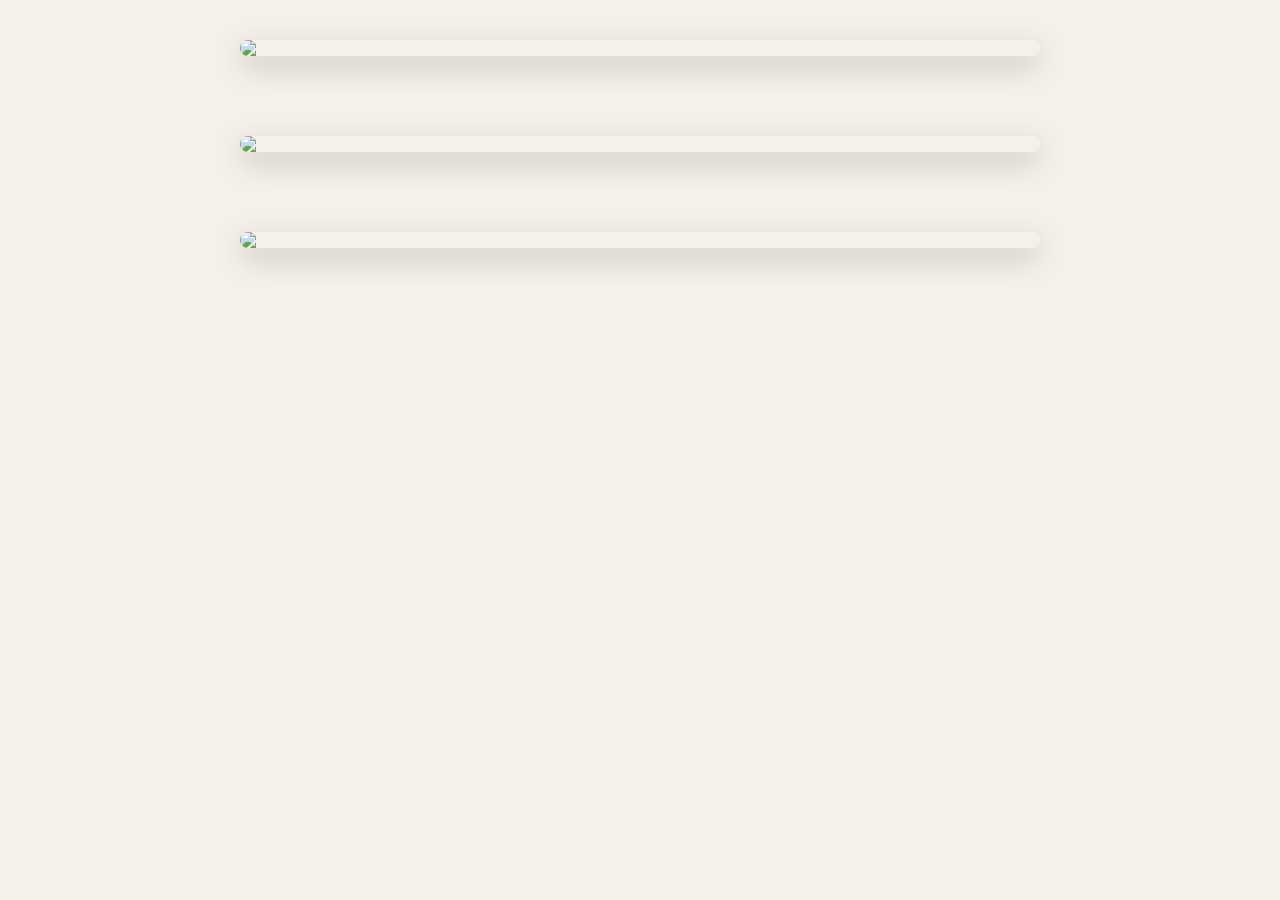
==== index.html @ 3d00023d "xyz" ====
<!DOCTYPE html>
<html lang="en">
<head>
  <meta charset="UTF-8" />
  <meta name="viewport" content="width=device-width, initial-scale=1.0"/>
  <title>Sorry ❤️</title>

  <link rel="stylesheet" href="style.css">
</head>
<body>

  <!-- Background Music -->
  <audio autoplay loop>
    <source src="music.mp3" type="audio/mp3">
  </audio>

  <!-- Page 1 -->
  <section class="page">
    <img src="images/1.jpg">
  </section>

  <!-- Page 2 -->
  <section class="page">
    <img src="images/2.jpg">
  </section>

  <!-- Page 3 -->
  <section class="page">
    <img src="images/3.jpg">
  </section>

</body>
</html>
---- style.css ----
body{
  margin:0;
  background:#f5f0e8;
  font-family:sans-serif;
}

.page{
  display:flex;
  justify-content:center;
  align-items:center;
  padding:40px 0;
}

.page img{
  width:90%;
  max-width:800px;
  border-radius:20px;
  box-shadow:0 10px 30px rgba(0,0,0,0.2);
}
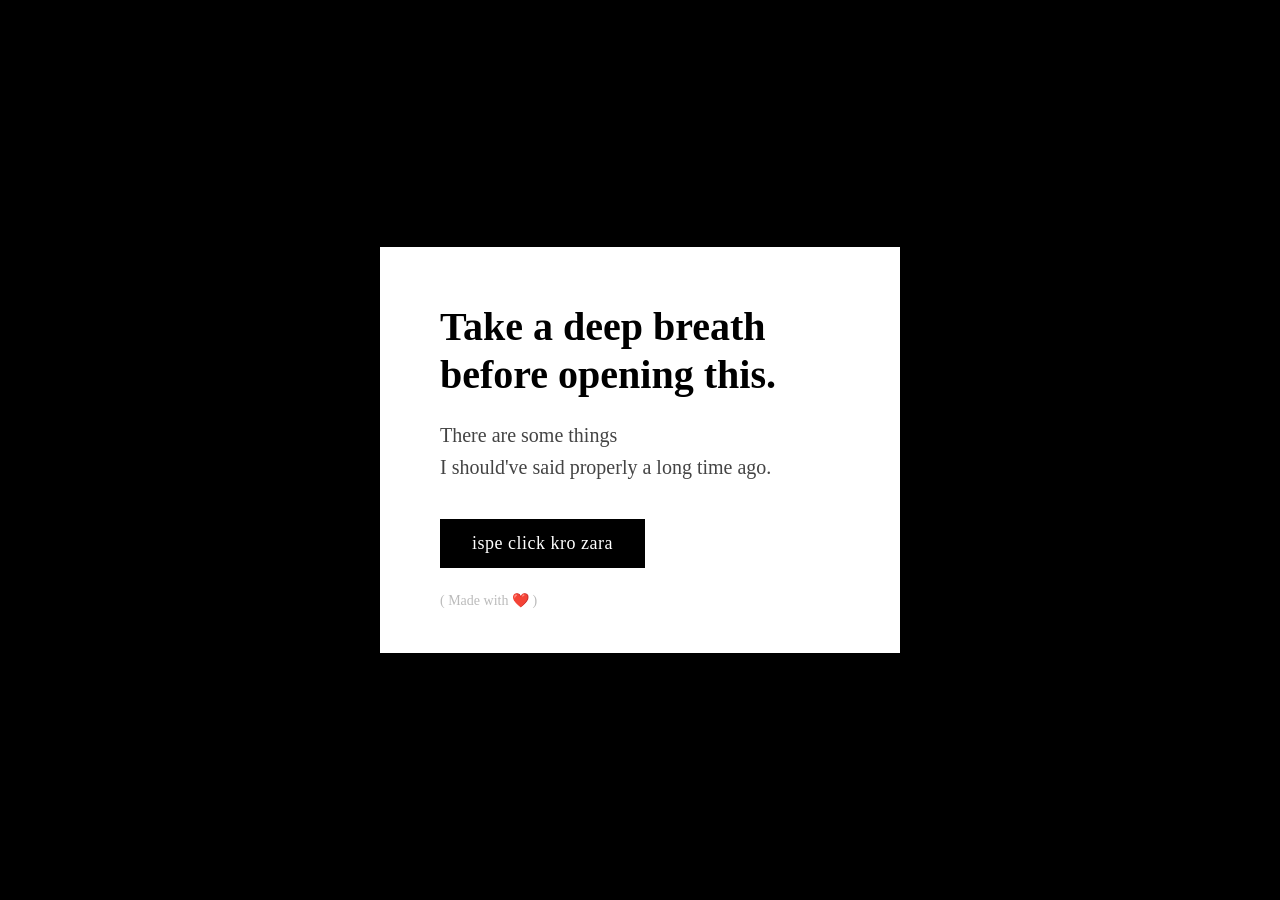
==== commit 733ddb3c: "name change" ====
--- a/index.html
+++ b/index.html
@@ -1,33 +1,1169 @@
 <!DOCTYPE html>
-<html lang="en">
+<html lang="hi">
 <head>
-  <meta charset="UTF-8" />
-  <meta name="viewport" content="width=device-width, initial-scale=1.0"/>
-  <title>Sorry ❤️</title>
-
-  <link rel="stylesheet" href="style.css">
+<meta charset="UTF-8">
+<meta name="viewport" content="width=device-width, initial-scale=1.0">
+<title>Take a deep breath...</title>
+<link href="https://fonts.googleapis.com/css2?family=Playfair+Display:ital,wght@0,400;0,700;1,400&family=Caveat:wght@400;600&family=DM+Serif+Display:ital@0;1&display=swap" rel="stylesheet">
+<style>
+  :root {
+    --beige: #f5efe6;
+    --warm: #e8d5b7;
+    --brown: #6b4c3b;
+    --deep: #3a2419;
+    --blush: #d4a5a5;
+    --rose: #c47b7b;
+    --ink: #2c1810;
+    --cream: #faf6f0;
+  }
+
+  * { margin: 0; padding: 0; box-sizing: border-box; }
+
+  html { scroll-behavior: smooth; }
+
+  body {
+    background: #000;
+    font-family: 'Caveat', cursive;
+    overflow-x: hidden;
+    cursor: default;
+  }
+
+  /* ===== LANDING PAGE ===== */
+  #landing {
+    position: fixed;
+    inset: 0;
+    background: #000;
+    display: flex;
+    align-items: center;
+    justify-content: center;
+    z-index: 1000;
+    transition: opacity 0.8s ease, visibility 0.8s ease;
+  }
+
+  #landing.hidden {
+    opacity: 0;
+    visibility: hidden;
+    pointer-events: none;
+  }
+
+  .landing-card {
+    background: #fff;
+    padding: 56px 60px 44px;
+    max-width: 520px;
+    width: 90%;
+    position: relative;
+    animation: cardFloat 0.9s cubic-bezier(0.34, 1.56, 0.64, 1);
+  }
+
+  @keyframes cardFloat {
+    from { transform: translateY(40px); opacity: 0; }
+    to { transform: translateY(0); opacity: 1; }
+  }
+
+  .landing-title {
+    font-family: 'DM Serif Display', serif;
+    font-size: clamp(28px, 5vw, 40px);
+    font-weight: 700;
+    color: #000;
+    line-height: 1.2;
+    margin-bottom: 20px;
+  }
+
+  .landing-sub {
+    font-family: 'Caveat', cursive;
+    font-size: 20px;
+    color: #444;
+    line-height: 1.6;
+    margin-bottom: 36px;
+  }
+
+  .landing-btn {
+    display: inline-block;
+    background: #000;
+    color: #fff;
+    font-family: 'Caveat', cursive;
+    font-size: 18px;
+    padding: 14px 32px;
+    border: none;
+    cursor: pointer;
+    letter-spacing: 0.5px;
+    transition: background 0.2s, transform 0.15s;
+  }
+
+  .landing-btn:hover {
+    background: var(--brown);
+    transform: scale(1.02);
+  }
+
+  .landing-made {
+    font-family: 'Caveat', cursive;
+    font-size: 14px;
+    color: #bbb;
+    margin-top: 24px;
+  }
+
+  /* ===== MAIN CONTENT ===== */
+  #main-content {
+    display: none;
+    min-height: 100vh;
+    background: var(--beige);
+  }
+
+  #main-content.visible { display: block; }
+
+  /* Ambient particles */
+  .particles {
+    position: fixed;
+    inset: 0;
+    pointer-events: none;
+    z-index: 0;
+    overflow: hidden;
+  }
+
+  .particle {
+    position: absolute;
+    border-radius: 50%;
+    opacity: 0;
+    animation: drift linear infinite;
+  }
+
+  @keyframes drift {
+    0% { transform: translateY(100vh) rotate(0deg); opacity: 0; }
+    10% { opacity: 0.6; }
+    90% { opacity: 0.4; }
+    100% { transform: translateY(-100px) rotate(360deg); opacity: 0; }
+  }
+
+  /* ===== PAGES ===== */
+  .page {
+    min-height: 100vh;
+    display: flex;
+    align-items: center;
+    justify-content: center;
+    padding: 60px 20px;
+    position: relative;
+    opacity: 0;
+    transform: translateY(60px);
+    transition: opacity 0.9s ease, transform 0.9s ease;
+  }
+
+  .page.visible {
+    opacity: 1;
+    transform: translateY(0);
+  }
+
+  /* PAGE 1 */
+  .page-1 {
+    background: linear-gradient(160deg, var(--cream) 0%, var(--beige) 50%, var(--warm) 100%);
+    flex-direction: column;
+  }
+
+  .cover-wrap {
+    max-width: 920px;
+    width: 100%;
+    display: grid;
+    grid-template-columns: 1fr 1.1fr;
+    gap: 40px;
+    align-items: center;
+  }
+
+  .cover-text {
+    font-family: 'DM Serif Display', serif;
+    color: var(--deep);
+  }
+
+  .cover-text .for-the {
+    font-size: 14px;
+    letter-spacing: 4px;
+    text-transform: uppercase;
+    color: var(--rose);
+    font-family: 'Caveat', cursive;
+    margin-bottom: 12px;
+  }
+
+  .cover-text h1 {
+    font-size: clamp(36px, 6vw, 64px);
+    line-height: 1.1;
+    font-style: italic;
+  }
+
+  .cover-text .hindi-line {
+    font-family: 'Caveat', cursive;
+    font-size: 26px;
+    color: var(--brown);
+    margin-top: 20px;
+    line-height: 1.6;
+  }
+
+  .cover-photos {
+    position: relative;
+    height: 540px;
+  }
+
+  .photo-stack {
+    position: absolute;
+    background: white;
+    padding: 10px 10px 34px;
+    box-shadow: 6px 12px 32px rgba(0,0,0,0.18);
+    transition: transform 0.3s ease, box-shadow 0.3s ease;
+  }
+
+  .photo-stack:hover {
+    box-shadow: 10px 18px 44px rgba(0,0,0,0.28);
+    z-index: 10 !important;
+  }
+
+  .photo-stack img {
+    width: 100%;
+    height: 100%;
+    object-fit: cover;
+    display: block;
+  }
+
+  /* top-right: red saree — biggest, tilted right */
+  .photo-stack:nth-child(1) {
+    width: 230px; height: 290px;
+    top: 0px; right: 0px; left: auto;
+    transform: rotate(4deg);
+    z-index: 2;
+  }
+
+  /* center-left: navy saree — tallest, slightly left */
+  .photo-stack:nth-child(2) {
+    width: 210px; height: 270px;
+    top: 100px; left: 10px;
+    transform: rotate(-3deg);
+    z-index: 3;
+  }
+
+  /* bottom-right: floral saree — smaller, overlaps bottom */
+  .photo-stack:nth-child(3) {
+    width: 200px; height: 250px;
+    top: 270px; right: 20px; left: auto;
+    transform: rotate(-2.5deg);
+    z-index: 1;
+  }
+
+  .heart-deco {
+    position: absolute;
+    font-size: 40px;
+    bottom: 20px;
+    right: 10px;
+    animation: heartbeat 1.5s ease-in-out infinite;
+  }
+
+  @keyframes heartbeat {
+    0%, 100% { transform: scale(1); }
+    50% { transform: scale(1.2); }
+  }
+
+  /* PAGE 2 */
+  .page-2 {
+    background: linear-gradient(135deg, #d4a5a5 0%, var(--beige) 40%, var(--warm) 100%);
+  }
+
+  .forgive-card {
+    max-width: 680px;
+    width: 100%;
+    background: var(--cream);
+    padding: 60px 50px;
+    position: relative;
+    box-shadow: 8px 16px 48px rgba(100, 60, 40, 0.15);
+    border-left: 4px solid var(--rose);
+  }
+
+  .forgive-card::before {
+    content: '17.05.2026';
+    position: absolute;
+    bottom: 24px;
+    right: 30px;
+    font-family: 'DM Serif Display', serif;
+    font-size: 28px;
+    color: var(--rose);
+    opacity: 0.8;
+  }
+
+  .forgive-card .yls {
+    position: absolute;
+    bottom: 16px;
+    left: 30px;
+    font-family: 'Playfair Display', serif;
+    font-size: 52px;
+    color: var(--brown);
+    opacity: 0.15;
+    font-style: italic;
+  }
+
+  .big-text {
+    font-family: 'DM Serif Display', serif;
+    font-size: clamp(28px, 5vw, 48px);
+    color: var(--deep);
+    margin-bottom: 24px;
+    line-height: 1.2;
+  }
+
+  .sub-text {
+    font-family: 'Caveat', cursive;
+    font-size: 22px;
+    color: var(--brown);
+    line-height: 1.7;
+  }
+
+  /* PAGE 3 */
+  .page-3 {
+    background: linear-gradient(160deg, var(--warm) 0%, var(--cream) 100%);
+  }
+
+  .letter-wrap {
+    max-width: 620px;
+    width: 100%;
+  }
+
+  .letter-stamp {
+    display: flex;
+    gap: 12px;
+    margin-bottom: 20px;
+    align-items: center;
+  }
+
+  .stamp-box {
+    background: var(--brown);
+    color: white;
+    font-family: 'Caveat', cursive;
+    font-size: 12px;
+    padding: 6px 10px;
+    letter-spacing: 2px;
+    text-transform: uppercase;
+  }
+
+  .stamp-num {
+    font-family: 'DM Serif Display', serif;
+    font-size: 24px;
+    color: var(--rose);
+  }
+
+  .letter-paper {
+    background: white;
+    padding: 48px 44px;
+    position: relative;
+    box-shadow: 6px 12px 40px rgba(100,60,40,0.12);
+    border-top: 3px solid var(--blush);
+  }
+
+  .letter-paper::after {
+    content: '';
+    position: absolute;
+    left: 60px;
+    top: 0;
+    bottom: 0;
+    width: 1px;
+    background: var(--blush);
+    opacity: 0.4;
+  }
+
+  .letter-lines {
+    font-family: 'Caveat', cursive;
+    font-size: 22px;
+    color: var(--ink);
+    line-height: 1.9;
+  }
+
+  .letter-lines .line {
+    display: block;
+    border-bottom: 1px solid rgba(212,165,165,0.3);
+    padding: 2px 0;
+  }
+
+  /* PAGE 4 */
+  .page-4 {
+    background: linear-gradient(135deg, #3a2419 0%, #6b4c3b 50%, var(--warm) 100%);
+  }
+
+  .memories-wrap {
+    max-width: 800px;
+    width: 100%;
+    text-align: center;
+  }
+
+  .memories-title {
+    font-family: 'DM Serif Display', serif;
+    font-size: clamp(32px, 6vw, 64px);
+    color: var(--warm);
+    margin-bottom: 12px;
+    text-transform: uppercase;
+    letter-spacing: 2px;
+  }
+
+  .memories-sub {
+    font-family: 'Caveat', cursive;
+    font-size: 20px;
+    color: var(--blush);
+    margin-bottom: 40px;
+  }
+
+  .photo-grid {
+    display: grid;
+    grid-template-columns: 1fr 1fr;
+    gap: 24px;
+  }
+
+  .memory-photo {
+    background: white;
+    padding: 10px 10px 30px;
+    transform-origin: center;
+    transition: transform 0.3s ease;
+    box-shadow: 4px 8px 20px rgba(0,0,0,0.3);
+  }
+
+  .memory-photo:hover { transform: scale(1.03) rotate(0deg) !important; }
+  .memory-photo:nth-child(1) { transform: rotate(-2deg); }
+  .memory-photo:nth-child(2) { transform: rotate(1.5deg); margin-top: 20px; }
+
+  .memory-photo .placeholder {
+    width: 100%;
+    height: 180px;
+    background: linear-gradient(135deg, var(--warm), var(--blush));
+    display: flex;
+    align-items: center;
+    justify-content: center;
+    font-size: 40px;
+  }
+
+  .memory-caption {
+    font-family: 'Caveat', cursive;
+    font-size: 16px;
+    color: #555;
+    margin-top: 8px;
+    text-align: center;
+  }
+
+  .buzzing-tag {
+    display: inline-block;
+    background: var(--rose);
+    color: white;
+    font-family: 'Caveat', cursive;
+    font-size: 14px;
+    padding: 4px 12px;
+    margin-bottom: 16px;
+    letter-spacing: 1px;
+  }
+
+  /* PAGE 5 */
+  .page-5 {
+    background: linear-gradient(160deg, var(--cream) 0%, #f0e0e0 100%);
+  }
+
+  .beautiful-wrap {
+    max-width: 600px;
+    width: 100%;
+    text-align: center;
+  }
+
+  .beautiful-photo {
+    background: white;
+    padding: 12px 12px 40px;
+    max-width: 380px;
+    margin: 0 auto 32px;
+    box-shadow: 8px 16px 48px rgba(100,60,40,0.2);
+    transform: rotate(-1deg);
+  }
+
+  .beautiful-photo .placeholder {
+    width: 100%;
+    height: 300px;
+    background: linear-gradient(160deg, var(--warm), var(--blush));
+    display: flex;
+    align-items: center;
+    justify-content: center;
+    font-size: 60px;
+  }
+
+  .beautiful-title {
+    font-family: 'DM Serif Display', serif;
+    font-size: clamp(32px, 6vw, 56px);
+    color: var(--deep);
+    font-style: italic;
+  }
+
+  /* PAGE 6 */
+  .page-6 {
+    background: linear-gradient(135deg, var(--beige) 0%, var(--cream) 100%);
+    flex-direction: column;
+  }
+
+  .final-wrap {
+    max-width: 560px;
+    width: 100%;
+    text-align: center;
+    padding: 40px;
+    background: white;
+    position: relative;
+    box-shadow: 6px 12px 40px rgba(100,60,40,0.12);
+  }
+
+  .final-photo {
+    background: white;
+    padding: 10px 10px 30px;
+    max-width: 280px;
+    margin: 0 auto 28px;
+    box-shadow: 4px 8px 24px rgba(0,0,0,0.15);
+    transform: rotate(1deg);
+  }
+
+  .final-photo .placeholder {
+    width: 100%;
+    height: 200px;
+    background: linear-gradient(160deg, #8b6355, var(--blush));
+    display: flex;
+    align-items: center;
+    justify-content: center;
+    font-size: 48px;
+  }
+
+  .final-big {
+    font-family: 'DM Serif Display', serif;
+    font-size: clamp(28px, 5vw, 44px);
+    color: var(--deep);
+    margin-bottom: 16px;
+  }
+
+  .final-sub {
+    font-family: 'Caveat', cursive;
+    font-size: 22px;
+    color: var(--rose);
+  }
+
+  .sorry-badge {
+    display: inline-block;
+    background: var(--ink);
+    color: var(--warm);
+    font-family: 'DM Serif Display', serif;
+    font-size: 18px;
+    padding: 10px 28px;
+    margin-top: 24px;
+    letter-spacing: 2px;
+  }
+
+  /* Music control */
+  .music-btn {
+    position: fixed;
+    bottom: 28px;
+    right: 28px;
+    z-index: 999;
+    background: var(--deep);
+    color: var(--warm);
+    border: none;
+    width: 52px;
+    height: 52px;
+    border-radius: 50%;
+    font-size: 22px;
+    cursor: pointer;
+    box-shadow: 0 4px 20px rgba(0,0,0,0.3);
+    transition: transform 0.2s, background 0.2s;
+    display: none;
+  }
+
+  .music-btn:hover {
+    transform: scale(1.1);
+    background: var(--rose);
+  }
+
+  .music-btn.playing { background: var(--rose); }
+
+  /* Scroll hint */
+  .scroll-hint {
+    position: fixed;
+    bottom: 28px;
+    left: 50%;
+    transform: translateX(-50%);
+    display: none;
+    flex-direction: column;
+    align-items: center;
+    gap: 8px;
+    animation: bounce 2s ease-in-out infinite;
+    z-index: 99;
+  }
+
+  .scroll-hint.visible { display: flex; }
+
+  @keyframes bounce {
+    0%, 100% { transform: translateX(-50%) translateY(0); }
+    50% { transform: translateX(-50%) translateY(-8px); }
+  }
+
+  .scroll-hint span {
+    font-family: 'Caveat', cursive;
+    font-size: 14px;
+    color: var(--brown);
+    letter-spacing: 2px;
+    opacity: 0.7;
+  }
+
+  .scroll-arrow {
+    width: 24px;
+    height: 24px;
+    border-right: 2px solid var(--brown);
+    border-bottom: 2px solid var(--brown);
+    transform: rotate(45deg);
+    opacity: 0.6;
+  }
+
+  /* Decorative */
+  .tape {
+    position: absolute;
+    background: rgba(212,165,165,0.4);
+    transform: rotate(-2deg);
+  }
+
+  /* PAGE 2 Real layout */
+  .page-2 {
+    background: linear-gradient(135deg, #c8a882 0%, #b5956e 30%, #d4b896 70%, #e8d5b7 100%);
+    padding: 40px 20px;
+    align-items: stretch;
+  }
+
+  .forgive-scene {
+    width: 100%;
+    max-width: 900px;
+    margin: 0 auto;
+    position: relative;
+    min-height: 80vh;
+    display: flex;
+    flex-direction: column;
+    justify-content: center;
+  }
+
+  .forgive-bg-grid {
+    position: absolute;
+    top: 0; right: 0;
+    width: 260px; height: 260px;
+    background-image: repeating-linear-gradient(0deg, rgba(0,0,0,0.12) 0px, rgba(0,0,0,0.12) 1px, transparent 1px, transparent 18px),
+                      repeating-linear-gradient(90deg, rgba(0,0,0,0.12) 0px, rgba(0,0,0,0.12) 1px, transparent 1px, transparent 18px);
+    border-radius: 2px;
+  }
+
+  .forgive-inner {
+    display: grid;
+    grid-template-columns: 1fr 1fr;
+    gap: 32px;
+    align-items: start;
+    position: relative;
+    z-index: 2;
+  }
+
+  .forgive-header {
+    font-family: 'DM Serif Display', serif;
+    font-size: clamp(18px, 2.8vw, 28px);
+    font-weight: 900;
+    color: var(--ink);
+    letter-spacing: 1px;
+    text-transform: uppercase;
+    line-height: 1.3;
+    margin-bottom: 24px;
+    position: relative;
+  }
+
+  .forgive-arrows {
+    font-size: 28px;
+    color: var(--ink);
+    vertical-align: top;
+    margin-left: 6px;
+  }
+
+  .forgive-photo-left {
+    background: white;
+    padding: 10px 10px 32px;
+    transform: rotate(-2deg);
+    box-shadow: 5px 10px 30px rgba(0,0,0,0.2);
+    max-width: 300px;
+  }
+
+  .forgive-photo-left img {
+    width: 100%;
+    display: block;
+    object-fit: cover;
+  }
+
+  .forgive-right {
+    display: flex;
+    flex-direction: column;
+    align-items: flex-end;
+    gap: 20px;
+    padding-top: 40px;
+  }
+
+  .forgive-photo-right {
+    background: white;
+    padding: 10px 10px 32px;
+    transform: rotate(1.5deg);
+    box-shadow: 5px 10px 30px rgba(0,0,0,0.2);
+    max-width: 280px;
+  }
+
+  .forgive-photo-right img {
+    width: 100%;
+    display: block;
+    object-fit: cover;
+  }
+
+  .forgive-date {
+    font-family: 'DM Serif Display', serif;
+    font-size: clamp(24px, 4vw, 42px);
+    color: var(--ink);
+    font-weight: 900;
+    letter-spacing: 1px;
+    margin-right: 10px;
+  }
+
+  .forgive-bottom-text {
+    font-family: 'Caveat', cursive;
+    font-size: 20px;
+    color: var(--ink);
+    margin-top: 24px;
+    opacity: 0.8;
+    position: relative;
+    z-index: 2;
+  }
+
+  .forgive-yls {
+    position: absolute;
+    bottom: 0;
+    right: 20px;
+    font-family: 'Playfair Display', serif;
+    font-size: 80px;
+    color: var(--ink);
+    opacity: 0.18;
+    font-style: italic;
+    line-height: 1;
+  }
+
+
+  /* ===== PAGE 4 PDF-EXACT LAYOUT ===== */
+  .page-4 {
+    background: #c9b49a;
+    padding: 0;
+    align-items: stretch;
+    justify-content: stretch;
+    min-height: 100vh;
+  }
+
+  .mem-scene {
+    position: relative;
+    width: 100%;
+    min-height: 100vh;
+    display: flex;
+    flex-direction: column;
+    overflow: hidden;
+  }
+
+  .mem-newspaper {
+    position: absolute;
+    top: 0; right: 0;
+    width: 180px; height: 120px;
+    background: repeating-linear-gradient(
+      0deg,
+      transparent,
+      transparent 10px,
+      rgba(0,0,0,0.07) 10px,
+      rgba(0,0,0,0.07) 11px
+    );
+    font-size: 7px;
+    overflow: hidden;
+    opacity: 0.6;
+  }
+
+  .mem-photo-small {
+    position: absolute;
+    top: 24px;
+    left: 24px;
+    width: 200px;
+    background: white;
+    padding: 8px 8px 24px;
+    box-shadow: 3px 6px 20px rgba(0,0,0,0.25);
+    transform: rotate(-2deg);
+    z-index: 3;
+  }
+  .mem-photo-small img { width: 100%; display: block; object-fit: cover; }
+
+  .mem-photo-big {
+    position: absolute;
+    top: 20px;
+    right: 16px;
+    width: 54%;
+    max-width: 460px;
+    background: white;
+    padding: 10px 10px 32px;
+    box-shadow: 5px 10px 30px rgba(0,0,0,0.28);
+    transform: rotate(1.5deg);
+    z-index: 2;
+  }
+  .mem-photo-big img { width: 100%; display: block; object-fit: cover; max-height: 420px; }
+
+  .mem-buzzing {
+    position: absolute;
+    top: 240px;
+    left: 20px;
+    z-index: 4;
+  }
+  .mem-buzzing span {
+    display: inline-block;
+    background: rgba(240,236,220,0.9);
+    font-family: 'Caveat', cursive;
+    font-size: 15px;
+    padding: 4px 10px;
+    letter-spacing: 1px;
+    border: 1px solid #aaa;
+    transform: rotate(-1deg);
+  }
+  .mem-arrow {
+    font-size: 22px;
+    margin-top: 4px;
+    margin-left: 24px;
+    color: var(--ink);
+    font-family: 'DM Serif Display', serif;
+  }
+
+  .mem-yellow {
+    position: absolute;
+    bottom: 0;
+    left: 0;
+    right: 30%;
+    min-height: 45%;
+    background: #f5c842;
+    clip-path: polygon(0 8%, 100% 0%, 100% 100%, 0 100%);
+    padding: 48px 36px 36px;
+    z-index: 5;
+  }
+
+  .mem-title {
+    font-family: 'DM Serif Display', serif;
+    font-size: clamp(22px, 4vw, 40px);
+    font-weight: 900;
+    color: var(--ink);
+    text-transform: uppercase;
+    letter-spacing: 1px;
+    line-height: 1.1;
+    margin-bottom: 16px;
+  }
+
+  .mem-sub {
+    font-family: 'Caveat', cursive;
+    font-size: clamp(16px, 2.5vw, 20px);
+    color: var(--ink);
+    line-height: 1.6;
+  }
+
+  .mem-grid-corner {
+    position: absolute;
+    bottom: 0;
+    right: 0;
+    width: 160px;
+    height: 200px;
+    background-image: repeating-linear-gradient(0deg, rgba(0,0,0,0.15) 0, rgba(0,0,0,0.15) 1px, transparent 1px, transparent 14px),
+                      repeating-linear-gradient(90deg, rgba(0,0,0,0.15) 0, rgba(0,0,0,0.15) 1px, transparent 1px, transparent 14px);
+    clip-path: polygon(40% 0%, 100% 0%, 100% 100%, 0% 100%);
+    z-index: 1;
+    opacity: 0.5;
+  }
+
+  @media (max-width: 640px) {
+    .mem-photo-big { width: 60%; right: 8px; top: 16px; }
+    .mem-photo-small { width: 140px; }
+    .mem-yellow { right: 20%; }
+  }
+
+  @media (max-width: 640px) {
+    .forgive-inner { grid-template-columns: 1fr; }
+    .forgive-right { align-items: flex-start; }
+    .forgive-bg-grid { width: 160px; height: 160px; }
+  }
+
+  @media (max-width: 640px) {
+    .cover-wrap { grid-template-columns: 1fr; }
+    .cover-photos { height: 420px; }
+    .photo-stack:nth-child(1) { width: 180px; height: 230px; right: 0; top: 0; }
+    .photo-stack:nth-child(2) { width: 170px; height: 220px; left: 10px; top: 80px; }
+    .photo-stack:nth-child(3) { width: 165px; height: 210px; right: 10px; top: 210px; }
+    .photo-grid { grid-template-columns: 1fr; }
+    .forgive-card { padding: 40px 28px; }
+    .letter-paper { padding: 32px 24px; }
+  }
+
+  /* Scroll-in animation utilities */
+  .scroll-item {
+    opacity: 0;
+    transform: translateX(var(--scroll-translate, 0));
+    transition: transform 620ms cubic-bezier(0.2, 0.9, 0.2, 1), opacity 420ms ease;
+    will-change: transform, opacity;
+  }
+
+  .scroll-item.from-left { --scroll-translate: -120px; }
+  .scroll-item.from-right { --scroll-translate: 120px; }
+
+  .scroll-item.in-view {
+    opacity: 1;
+    transform: translateX(0);
+  }
+</style>
 </head>
 <body>
 
-  <!-- Background Music -->
-  <audio autoplay loop>
-    <source src="music.mp3" type="audio/mp3">
-  </audio>
-
-  <!-- Page 1 -->
-  <section class="page">
-    <img src="images/1.jpg">
-  </section>
-
-  <!-- Page 2 -->
-  <section class="page">
-    <img src="images/2.jpg">
-  </section>
-
-  <!-- Page 3 -->
-  <section class="page">
-    <img src="images/3.jpg">
-  </section>
-
+<!-- LANDING PAGE -->
+<div id="landing">
+  <div class="landing-card">
+    <div class="landing-title">Take a deep breath before opening this.</div>
+    <div class="landing-sub">There are some things<br>I should've said properly a long time ago.</div>
+    <button class="landing-btn" onclick="openLetter()">ispe click kro zara</button>
+    <div class="landing-made">( Made with ❤️ )</div>
+  </div>
+</div>
+
+<!-- MAIN CONTENT -->
+<div id="main-content">
+
+  <div class="particles" id="particles"></div>
+
+  <!-- PAGE 1: Cover -->
+  <div class="page page-1" data-page="1">
+    <div class="cover-wrap">
+      <div class="cover-text">
+        <div class="for-the">For the girl</div>
+        <h1>Jise mai kabhi hurt nahi karna chahta tha</h1>
+        <div class="hindi-line">❤️</div>
+      </div>
+      <div class="cover-photos">
+        <div class="photo-stack">
+          <img src="[data-uri]" style="width:100%;height:100%;object-fit:cover;display:block;" />
+        </div>
+        <div class="photo-stack">
+          <img src="[data-uri]" style="width:100%;height:100%;object-fit:cover;display:block;" />
+        </div>
+        <div class="photo-stack">
+          <img src="[data-uri]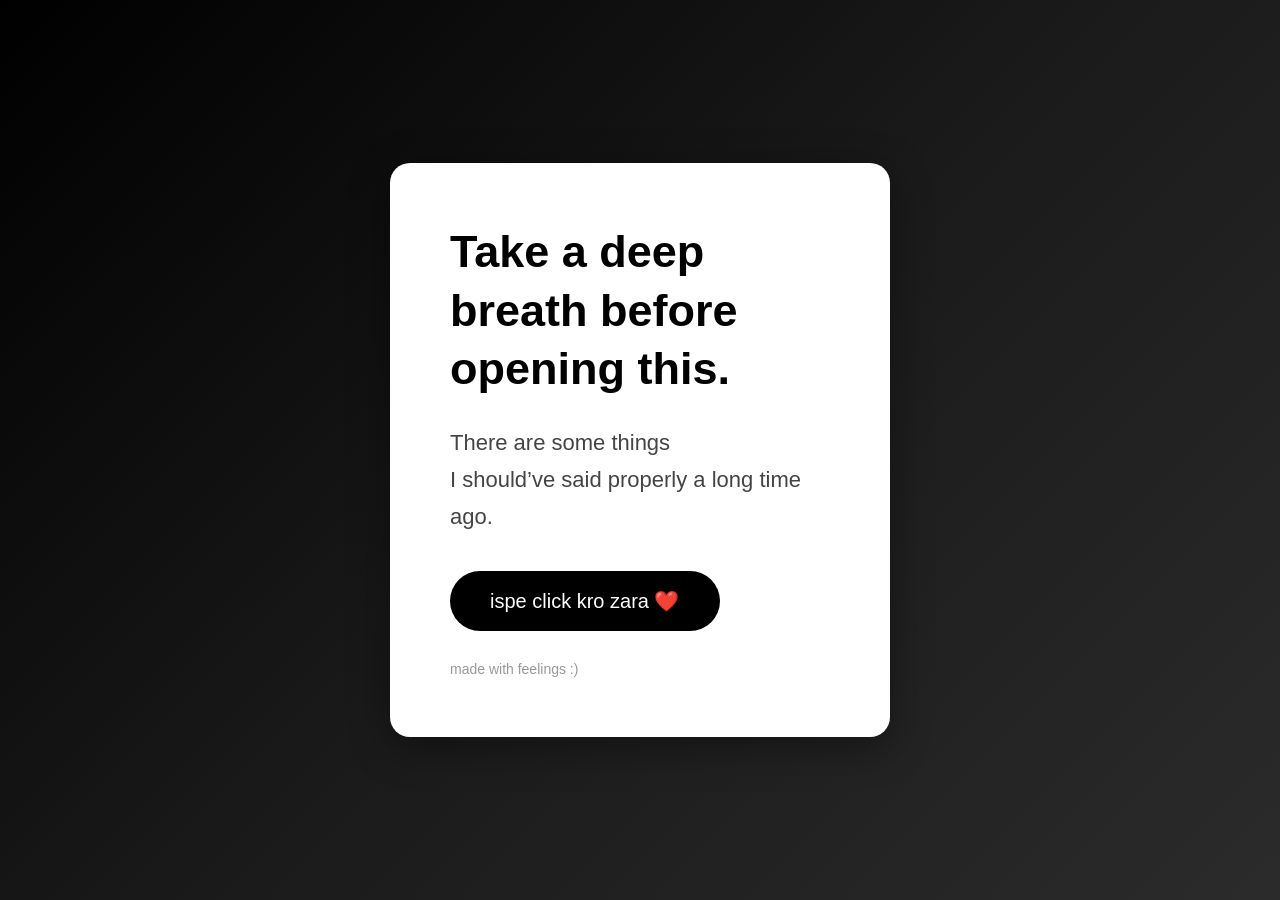
==== commit 190aa969: "added index.html" ====
--- a/index.html
+++ b/index.html
@@ -1,1169 +1,142 @@
 <!DOCTYPE html>
-<html lang="hi">
+<html lang="en">
 <head>
-<meta charset="UTF-8">
-<meta name="viewport" content="width=device-width, initial-scale=1.0">
-<title>Take a deep breath...</title>
-<link href="https://fonts.googleapis.com/css2?family=Playfair+Display:ital,wght@0,400;0,700;1,400&family=Caveat:wght@400;600&family=DM+Serif+Display:ital@0;1&display=swap" rel="stylesheet">
-<style>
-  :root {
-    --beige: #f5efe6;
-    --warm: #e8d5b7;
-    --brown: #6b4c3b;
-    --deep: #3a2419;
-    --blush: #d4a5a5;
-    --rose: #c47b7b;
-    --ink: #2c1810;
-    --cream: #faf6f0;
-  }
+  <meta charset="UTF-8">
+  <meta name="viewport" content="width=device-width, initial-scale=1.0">
 
-  * { margin: 0; padding: 0; box-sizing: border-box; }
+  <title>Open This ❤️</title>
 
-  html { scroll-behavior: smooth; }
+  <style>
 
-  body {
-    background: #000;
-    font-family: 'Caveat', cursive;
-    overflow-x: hidden;
-    cursor: default;
-  }
+    *{
+      margin:0;
+      padding:0;
+      box-sizing:border-box;
+    }
 
-  /* ===== LANDING PAGE ===== */
-  #landing {
-    position: fixed;
-    inset: 0;
-    background: #000;
-    display: flex;
-    align-items: center;
-    justify-content: center;
-    z-index: 1000;
-    transition: opacity 0.8s ease, visibility 0.8s ease;
-  }
+    body{
+      height:100vh;
+      display:flex;
+      justify-content:center;
+      align-items:center;
+      background:linear-gradient(
+        135deg,
+        #000000,
+        #1a1a1a,
+        #2b2b2b
+      );
 
-  #landing.hidden {
-    opacity: 0;
-    visibility: hidden;
-    pointer-events: none;
-  }
+      font-family:sans-serif;
+      overflow:hidden;
+    }
 
-  .landing-card {
-    background: #fff;
-    padding: 56px 60px 44px;
-    max-width: 520px;
-    width: 90%;
-    position: relative;
-    animation: cardFloat 0.9s cubic-bezier(0.34, 1.56, 0.64, 1);
-  }
+    .card{
 
-  @keyframes cardFloat {
-    from { transform: translateY(40px); opacity: 0; }
-    to { transform: translateY(0); opacity: 1; }
-  }
+      background:white;
 
-  .landing-title {
-    font-family: 'DM Serif Display', serif;
-    font-size: clamp(28px, 5vw, 40px);
-    font-weight: 700;
-    color: #000;
-    line-height: 1.2;
-    margin-bottom: 20px;
-  }
+      padding:60px;
 
-  .landing-sub {
-    font-family: 'Caveat', cursive;
-    font-size: 20px;
-    color: #444;
-    line-height: 1.6;
-    margin-bottom: 36px;
-  }
+      width:500px;
+      max-width:90%;
 
-  .landing-btn {
-    display: inline-block;
-    background: #000;
-    color: #fff;
-    font-family: 'Caveat', cursive;
-    font-size: 18px;
-    padding: 14px 32px;
-    border: none;
-    cursor: pointer;
-    letter-spacing: 0.5px;
-    transition: background 0.2s, transform 0.15s;
-  }
+      border-radius:20px;
 
-  .landing-btn:hover {
-    background: var(--brown);
-    transform: scale(1.02);
-  }
+      box-shadow:0 10px 40px rgba(0,0,0,0.4);
 
-  .landing-made {
-    font-family: 'Caveat', cursive;
-    font-size: 14px;
-    color: #bbb;
-    margin-top: 24px;
-  }
+      animation:fadeUp 1s ease;
+    }
 
-  /* ===== MAIN CONTENT ===== */
-  #main-content {
-    display: none;
-    min-height: 100vh;
-    background: var(--beige);
-  }
+    @keyframes fadeUp{
 
-  #main-content.visible { display: block; }
+      from{
+        opacity:0;
+        transform:translateY(40px);
+      }
 
-  /* Ambient particles */
-  .particles {
-    position: fixed;
-    inset: 0;
-    pointer-events: none;
-    z-index: 0;
-    overflow: hidden;
-  }
+      to{
+        opacity:1;
+        transform:translateY(0);
+      }
+    }
 
-  .particle {
-    position: absolute;
-    border-radius: 50%;
-    opacity: 0;
-    animation: drift linear infinite;
-  }
+    h1{
+      font-size:45px;
+      margin-bottom:25px;
+      line-height:1.3;
+    }
 
-  @keyframes drift {
-    0% { transform: translateY(100vh) rotate(0deg); opacity: 0; }
-    10% { opacity: 0.6; }
-    90% { opacity: 0.4; }
-    100% { transform: translateY(-100px) rotate(360deg); opacity: 0; }
-  }
+    p{
+      font-size:22px;
+      line-height:1.7;
+      color:#444;
+      margin-bottom:35px;
+    }
 
-  /* ===== PAGES ===== */
-  .page {
-    min-height: 100vh;
-    display: flex;
-    align-items: center;
-    justify-content: center;
-    padding: 60px 20px;
-    position: relative;
-    opacity: 0;
-    transform: translateY(60px);
-    transition: opacity 0.9s ease, transform 0.9s ease;
-  }
+    a{
+      text-decoration:none;
+    }
 
-  .page.visible {
-    opacity: 1;
-    transform: translateY(0);
-  }
+    button{
 
-  /* PAGE 1 */
-  .page-1 {
-    background: linear-gradient(160deg, var(--cream) 0%, var(--beige) 50%, var(--warm) 100%);
-    flex-direction: column;
-  }
+      padding:18px 40px;
 
-  .cover-wrap {
-    max-width: 920px;
-    width: 100%;
-    display: grid;
-    grid-template-columns: 1fr 1.1fr;
-    gap: 40px;
-    align-items: center;
-  }
+      border:none;
 
-  .cover-text {
-    font-family: 'DM Serif Display', serif;
-    color: var(--deep);
-  }
+      background:black;
+      color:white;
 
-  .cover-text .for-the {
-    font-size: 14px;
-    letter-spacing: 4px;
-    text-transform: uppercase;
-    color: var(--rose);
-    font-family: 'Caveat', cursive;
-    margin-bottom: 12px;
-  }
+      font-size:20px;
 
-  .cover-text h1 {
-    font-size: clamp(36px, 6vw, 64px);
-    line-height: 1.1;
-    font-style: italic;
-  }
+      border-radius:50px;
 
-  .cover-text .hindi-line {
-    font-family: 'Caveat', cursive;
-    font-size: 26px;
-    color: var(--brown);
-    margin-top: 20px;
-    line-height: 1.6;
-  }
+      cursor:pointer;
 
-  .cover-photos {
-    position: relative;
-    height: 540px;
-  }
+      transition:0.3s;
+    }
 
-  .photo-stack {
-    position: absolute;
-    background: white;
-    padding: 10px 10px 34px;
-    box-shadow: 6px 12px 32px rgba(0,0,0,0.18);
-    transition: transform 0.3s ease, box-shadow 0.3s ease;
-  }
+    button:hover{
 
-  .photo-stack:hover {
-    box-shadow: 10px 18px 44px rgba(0,0,0,0.28);
-    z-index: 10 !important;
-  }
+      background:#ff4d6d;
 
-  .photo-stack img {
-    width: 100%;
-    height: 100%;
-    object-fit: cover;
-    display: block;
-  }
+      transform:scale(1.05);
+    }
 
-  /* top-right: red saree — biggest, tilted right */
-  .photo-stack:nth-child(1) {
-    width: 230px; height: 290px;
-    top: 0px; right: 0px; left: auto;
-    transform: rotate(4deg);
-    z-index: 2;
-  }
+    .small{
+      margin-top:30px;
+      color:#999;
+      font-size:14px;
+    }
 
-  /* center-left: navy saree — tallest, slightly left */
-  .photo-stack:nth-child(2) {
-    width: 210px; height: 270px;
-    top: 100px; left: 10px;
-    transform: rotate(-3deg);
-    z-index: 3;
-  }
+  </style>
 
-  /* bottom-right: floral saree — smaller, overlaps bottom */
-  .photo-stack:nth-child(3) {
-    width: 200px; height: 250px;
-    top: 270px; right: 20px; left: auto;
-    transform: rotate(-2.5deg);
-    z-index: 1;
-  }
-
-  .heart-deco {
-    position: absolute;
-    font-size: 40px;
-    bottom: 20px;
-    right: 10px;
-    animation: heartbeat 1.5s ease-in-out infinite;
-  }
-
-  @keyframes heartbeat {
-    0%, 100% { transform: scale(1); }
-    50% { transform: scale(1.2); }
-  }
-
-  /* PAGE 2 */
-  .page-2 {
-    background: linear-gradient(135deg, #d4a5a5 0%, var(--beige) 40%, var(--warm) 100%);
-  }
-
-  .forgive-card {
-    max-width: 680px;
-    width: 100%;
-    background: var(--cream);
-    padding: 60px 50px;
-    position: relative;
-    box-shadow: 8px 16px 48px rgba(100, 60, 40, 0.15);
-    border-left: 4px solid var(--rose);
-  }
-
-  .forgive-card::before {
-    content: '17.05.2026';
-    position: absolute;
-    bottom: 24px;
-    right: 30px;
-    font-family: 'DM Serif Display', serif;
-    font-size: 28px;
-    color: var(--rose);
-    opacity: 0.8;
-  }
-
-  .forgive-card .yls {
-    position: absolute;
-    bottom: 16px;
-    left: 30px;
-    font-family: 'Playfair Display', serif;
-    font-size: 52px;
-    color: var(--brown);
-    opacity: 0.15;
-    font-style: italic;
-  }
-
-  .big-text {
-    font-family: 'DM Serif Display', serif;
-    font-size: clamp(28px, 5vw, 48px);
-    color: var(--deep);
-    margin-bottom: 24px;
-    line-height: 1.2;
-  }
-
-  .sub-text {
-    font-family: 'Caveat', cursive;
-    font-size: 22px;
-    color: var(--brown);
-    line-height: 1.7;
-  }
-
-  /* PAGE 3 */
-  .page-3 {
-    background: linear-gradient(160deg, var(--warm) 0%, var(--cream) 100%);
-  }
-
-  .letter-wrap {
-    max-width: 620px;
-    width: 100%;
-  }
-
-  .letter-stamp {
-    display: flex;
-    gap: 12px;
-    margin-bottom: 20px;
-    align-items: center;
-  }
-
-  .stamp-box {
-    background: var(--brown);
-    color: white;
-    font-family: 'Caveat', cursive;
-    font-size: 12px;
-    padding: 6px 10px;
-    letter-spacing: 2px;
-    text-transform: uppercase;
-  }
-
-  .stamp-num {
-    font-family: 'DM Serif Display', serif;
-    font-size: 24px;
-    color: var(--rose);
-  }
-
-  .letter-paper {
-    background: white;
-    padding: 48px 44px;
-    position: relative;
-    box-shadow: 6px 12px 40px rgba(100,60,40,0.12);
-    border-top: 3px solid var(--blush);
-  }
-
-  .letter-paper::after {
-    content: '';
-    position: absolute;
-    left: 60px;
-    top: 0;
-    bottom: 0;
-    width: 1px;
-    background: var(--blush);
-    opacity: 0.4;
-  }
-
-  .letter-lines {
-    font-family: 'Caveat', cursive;
-    font-size: 22px;
-    color: var(--ink);
-    line-height: 1.9;
-  }
-
-  .letter-lines .line {
-    display: block;
-    border-bottom: 1px solid rgba(212,165,165,0.3);
-    padding: 2px 0;
-  }
-
-  /* PAGE 4 */
-  .page-4 {
-    background: linear-gradient(135deg, #3a2419 0%, #6b4c3b 50%, var(--warm) 100%);
-  }
-
-  .memories-wrap {
-    max-width: 800px;
-    width: 100%;
-    text-align: center;
-  }
-
-  .memories-title {
-    font-family: 'DM Serif Display', serif;
-    font-size: clamp(32px, 6vw, 64px);
-    color: var(--warm);
-    margin-bottom: 12px;
-    text-transform: uppercase;
-    letter-spacing: 2px;
-  }
-
-  .memories-sub {
-    font-family: 'Caveat', cursive;
-    font-size: 20px;
-    color: var(--blush);
-    margin-bottom: 40px;
-  }
-
-  .photo-grid {
-    display: grid;
-    grid-template-columns: 1fr 1fr;
-    gap: 24px;
-  }
-
-  .memory-photo {
-    background: white;
-    padding: 10px 10px 30px;
-    transform-origin: center;
-    transition: transform 0.3s ease;
-    box-shadow: 4px 8px 20px rgba(0,0,0,0.3);
-  }
-
-  .memory-photo:hover { transform: scale(1.03) rotate(0deg) !important; }
-  .memory-photo:nth-child(1) { transform: rotate(-2deg); }
-  .memory-photo:nth-child(2) { transform: rotate(1.5deg); margin-top: 20px; }
-
-  .memory-photo .placeholder {
-    width: 100%;
-    height: 180px;
-    background: linear-gradient(135deg, var(--warm), var(--blush));
-    display: flex;
-    align-items: center;
-    justify-content: center;
-    font-size: 40px;
-  }
-
-  .memory-caption {
-    font-family: 'Caveat', cursive;
-    font-size: 16px;
-    color: #555;
-    margin-top: 8px;
-    text-align: center;
-  }
-
-  .buzzing-tag {
-    display: inline-block;
-    background: var(--rose);
-    color: white;
-    font-family: 'Caveat', cursive;
-    font-size: 14px;
-    padding: 4px 12px;
-    margin-bottom: 16px;
-    letter-spacing: 1px;
-  }
-
-  /* PAGE 5 */
-  .page-5 {
-    background: linear-gradient(160deg, var(--cream) 0%, #f0e0e0 100%);
-  }
-
-  .beautiful-wrap {
-    max-width: 600px;
-    width: 100%;
-    text-align: center;
-  }
-
-  .beautiful-photo {
-    background: white;
-    padding: 12px 12px 40px;
-    max-width: 380px;
-    margin: 0 auto 32px;
-    box-shadow: 8px 16px 48px rgba(100,60,40,0.2);
-    transform: rotate(-1deg);
-  }
-
-  .beautiful-photo .placeholder {
-    width: 100%;
-    height: 300px;
-    background: linear-gradient(160deg, var(--warm), var(--blush));
-    display: flex;
-    align-items: center;
-    justify-content: center;
-    font-size: 60px;
-  }
-
-  .beautiful-title {
-    font-family: 'DM Serif Display', serif;
-    font-size: clamp(32px, 6vw, 56px);
-    color: var(--deep);
-    font-style: italic;
-  }
-
-  /* PAGE 6 */
-  .page-6 {
-    background: linear-gradient(135deg, var(--beige) 0%, var(--cream) 100%);
-    flex-direction: column;
-  }
-
-  .final-wrap {
-    max-width: 560px;
-    width: 100%;
-    text-align: center;
-    padding: 40px;
-    background: white;
-    position: relative;
-    box-shadow: 6px 12px 40px rgba(100,60,40,0.12);
-  }
-
-  .final-photo {
-    background: white;
-    padding: 10px 10px 30px;
-    max-width: 280px;
-    margin: 0 auto 28px;
-    box-shadow: 4px 8px 24px rgba(0,0,0,0.15);
-    transform: rotate(1deg);
-  }
-
-  .final-photo .placeholder {
-    width: 100%;
-    height: 200px;
-    background: linear-gradient(160deg, #8b6355, var(--blush));
-    display: flex;
-    align-items: center;
-    justify-content: center;
-    font-size: 48px;
-  }
-
-  .final-big {
-    font-family: 'DM Serif Display', serif;
-    font-size: clamp(28px, 5vw, 44px);
-    color: var(--deep);
-    margin-bottom: 16px;
-  }
-
-  .final-sub {
-    font-family: 'Caveat', cursive;
-    font-size: 22px;
-    color: var(--rose);
-  }
-
-  .sorry-badge {
-    display: inline-block;
-    background: var(--ink);
-    color: var(--warm);
-    font-family: 'DM Serif Display', serif;
-    font-size: 18px;
-    padding: 10px 28px;
-    margin-top: 24px;
-    letter-spacing: 2px;
-  }
-
-  /* Music control */
-  .music-btn {
-    position: fixed;
-    bottom: 28px;
-    right: 28px;
-    z-index: 999;
-    background: var(--deep);
-    color: var(--warm);
-    border: none;
-    width: 52px;
-    height: 52px;
-    border-radius: 50%;
-    font-size: 22px;
-    cursor: pointer;
-    box-shadow: 0 4px 20px rgba(0,0,0,0.3);
-    transition: transform 0.2s, background 0.2s;
-    display: none;
-  }
-
-  .music-btn:hover {
-    transform: scale(1.1);
-    background: var(--rose);
-  }
-
-  .music-btn.playing { background: var(--rose); }
-
-  /* Scroll hint */
-  .scroll-hint {
-    position: fixed;
-    bottom: 28px;
-    left: 50%;
-    transform: translateX(-50%);
-    display: none;
-    flex-direction: column;
-    align-items: center;
-    gap: 8px;
-    animation: bounce 2s ease-in-out infinite;
-    z-index: 99;
-  }
-
-  .scroll-hint.visible { display: flex; }
-
-  @keyframes bounce {
-    0%, 100% { transform: translateX(-50%) translateY(0); }
-    50% { transform: translateX(-50%) translateY(-8px); }
-  }
-
-  .scroll-hint span {
-    font-family: 'Caveat', cursive;
-    font-size: 14px;
-    color: var(--brown);
-    letter-spacing: 2px;
-    opacity: 0.7;
-  }
-
-  .scroll-arrow {
-    width: 24px;
-    height: 24px;
-    border-right: 2px solid var(--brown);
-    border-bottom: 2px solid var(--brown);
-    transform: rotate(45deg);
-    opacity: 0.6;
-  }
-
-  /* Decorative */
-  .tape {
-    position: absolute;
-    background: rgba(212,165,165,0.4);
-    transform: rotate(-2deg);
-  }
-
-  /* PAGE 2 Real layout */
-  .page-2 {
-    background: linear-gradient(135deg, #c8a882 0%, #b5956e 30%, #d4b896 70%, #e8d5b7 100%);
-    padding: 40px 20px;
-    align-items: stretch;
-  }
-
-  .forgive-scene {
-    width: 100%;
-    max-width: 900px;
-    margin: 0 auto;
-    position: relative;
-    min-height: 80vh;
-    display: flex;
-    flex-direction: column;
-    justify-content: center;
-  }
-
-  .forgive-bg-grid {
-    position: absolute;
-    top: 0; right: 0;
-    width: 260px; height: 260px;
-    background-image: repeating-linear-gradient(0deg, rgba(0,0,0,0.12) 0px, rgba(0,0,0,0.12) 1px, transparent 1px, transparent 18px),
-                      repeating-linear-gradient(90deg, rgba(0,0,0,0.12) 0px, rgba(0,0,0,0.12) 1px, transparent 1px, transparent 18px);
-    border-radius: 2px;
-  }
-
-  .forgive-inner {
-    display: grid;
-    grid-template-columns: 1fr 1fr;
-    gap: 32px;
-    align-items: start;
-    position: relative;
-    z-index: 2;
-  }
-
-  .forgive-header {
-    font-family: 'DM Serif Display', serif;
-    font-size: clamp(18px, 2.8vw, 28px);
-    font-weight: 900;
-    color: var(--ink);
-    letter-spacing: 1px;
-    text-transform: uppercase;
-    line-height: 1.3;
-    margin-bottom: 24px;
-    position: relative;
-  }
-
-  .forgive-arrows {
-    font-size: 28px;
-    color: var(--ink);
-    vertical-align: top;
-    margin-left: 6px;
-  }
-
-  .forgive-photo-left {
-    background: white;
-    padding: 10px 10px 32px;
-    transform: rotate(-2deg);
-    box-shadow: 5px 10px 30px rgba(0,0,0,0.2);
-    max-width: 300px;
-  }
-
-  .forgive-photo-left img {
-    width: 100%;
-    display: block;
-    object-fit: cover;
-  }
-
-  .forgive-right {
-    display: flex;
-    flex-direction: column;
-    align-items: flex-end;
-    gap: 20px;
-    padding-top: 40px;
-  }
-
-  .forgive-photo-right {
-    background: white;
-    padding: 10px 10px 32px;
-    transform: rotate(1.5deg);
-    box-shadow: 5px 10px 30px rgba(0,0,0,0.2);
-    max-width: 280px;
-  }
-
-  .forgive-photo-right img {
-    width: 100%;
-    display: block;
-    object-fit: cover;
-  }
-
-  .forgive-date {
-    font-family: 'DM Serif Display', serif;
-    font-size: clamp(24px, 4vw, 42px);
-    color: var(--ink);
-    font-weight: 900;
-    letter-spacing: 1px;
-    margin-right: 10px;
-  }
-
-  .forgive-bottom-text {
-    font-family: 'Caveat', cursive;
-    font-size: 20px;
-    color: var(--ink);
-    margin-top: 24px;
-    opacity: 0.8;
-    position: relative;
-    z-index: 2;
-  }
-
-  .forgive-yls {
-    position: absolute;
-    bottom: 0;
-    right: 20px;
-    font-family: 'Playfair Display', serif;
-    font-size: 80px;
-    color: var(--ink);
-    opacity: 0.18;
-    font-style: italic;
-    line-height: 1;
-  }
-
-
-  /* ===== PAGE 4 PDF-EXACT LAYOUT ===== */
-  .page-4 {
-    background: #c9b49a;
-    padding: 0;
-    align-items: stretch;
-    justify-content: stretch;
-    min-height: 100vh;
-  }
-
-  .mem-scene {
-    position: relative;
-    width: 100%;
-    min-height: 100vh;
-    display: flex;
-    flex-direction: column;
-    overflow: hidden;
-  }
-
-  .mem-newspaper {
-    position: absolute;
-    top: 0; right: 0;
-    width: 180px; height: 120px;
-    background: repeating-linear-gradient(
-      0deg,
-      transparent,
-      transparent 10px,
-      rgba(0,0,0,0.07) 10px,
-      rgba(0,0,0,0.07) 11px
-    );
-    font-size: 7px;
-    overflow: hidden;
-    opacity: 0.6;
-  }
-
-  .mem-photo-small {
-    position: absolute;
-    top: 24px;
-    left: 24px;
-    width: 200px;
-    background: white;
-    padding: 8px 8px 24px;
-    box-shadow: 3px 6px 20px rgba(0,0,0,0.25);
-    transform: rotate(-2deg);
-    z-index: 3;
-  }
-  .mem-photo-small img { width: 100%; display: block; object-fit: cover; }
-
-  .mem-photo-big {
-    position: absolute;
-    top: 20px;
-    right: 16px;
-    width: 54%;
-    max-width: 460px;
-    background: white;
-    padding: 10px 10px 32px;
-    box-shadow: 5px 10px 30px rgba(0,0,0,0.28);
-    transform: rotate(1.5deg);
-    z-index: 2;
-  }
-  .mem-photo-big img { width: 100%; display: block; object-fit: cover; max-height: 420px; }
-
-  .mem-buzzing {
-    position: absolute;
-    top: 240px;
-    left: 20px;
-    z-index: 4;
-  }
-  .mem-buzzing span {
-    display: inline-block;
-    background: rgba(240,236,220,0.9);
-    font-family: 'Caveat', cursive;
-    font-size: 15px;
-    padding: 4px 10px;
-    letter-spacing: 1px;
-    border: 1px solid #aaa;
-    transform: rotate(-1deg);
-  }
-  .mem-arrow {
-    font-size: 22px;
-    margin-top: 4px;
-    margin-left: 24px;
-    color: var(--ink);
-    font-family: 'DM Serif Display', serif;
-  }
-
-  .mem-yellow {
-    position: absolute;
-    bottom: 0;
-    left: 0;
-    right: 30%;
-    min-height: 45%;
-    background: #f5c842;
-    clip-path: polygon(0 8%, 100% 0%, 100% 100%, 0 100%);
-    padding: 48px 36px 36px;
-    z-index: 5;
-  }
-
-  .mem-title {
-    font-family: 'DM Serif Display', serif;
-    font-size: clamp(22px, 4vw, 40px);
-    font-weight: 900;
-    color: var(--ink);
-    text-transform: uppercase;
-    letter-spacing: 1px;
-    line-height: 1.1;
-    margin-bottom: 16px;
-  }
-
-  .mem-sub {
-    font-family: 'Caveat', cursive;
-    font-size: clamp(16px, 2.5vw, 20px);
-    color: var(--ink);
-    line-height: 1.6;
-  }
-
-  .mem-grid-corner {
-    position: absolute;
-    bottom: 0;
-    right: 0;
-    width: 160px;
-    height: 200px;
-    background-image: repeating-linear-gradient(0deg, rgba(0,0,0,0.15) 0, rgba(0,0,0,0.15) 1px, transparent 1px, transparent 14px),
-                      repeating-linear-gradient(90deg, rgba(0,0,0,0.15) 0, rgba(0,0,0,0.15) 1px, transparent 1px, transparent 14px);
-    clip-path: polygon(40% 0%, 100% 0%, 100% 100%, 0% 100%);
-    z-index: 1;
-    opacity: 0.5;
-  }
-
-  @media (max-width: 640px) {
-    .mem-photo-big { width: 60%; right: 8px; top: 16px; }
-    .mem-photo-small { width: 140px; }
-    .mem-yellow { right: 20%; }
-  }
-
-  @media (max-width: 640px) {
-    .forgive-inner { grid-template-columns: 1fr; }
-    .forgive-right { align-items: flex-start; }
-    .forgive-bg-grid { width: 160px; height: 160px; }
-  }
-
-  @media (max-width: 640px) {
-    .cover-wrap { grid-template-columns: 1fr; }
-    .cover-photos { height: 420px; }
-    .photo-stack:nth-child(1) { width: 180px; height: 230px; right: 0; top: 0; }
-    .photo-stack:nth-child(2) { width: 170px; height: 220px; left: 10px; top: 80px; }
-    .photo-stack:nth-child(3) { width: 165px; height: 210px; right: 10px; top: 210px; }
-    .photo-grid { grid-template-columns: 1fr; }
-    .forgive-card { padding: 40px 28px; }
-    .letter-paper { padding: 32px 24px; }
-  }
-
-  /* Scroll-in animation utilities */
-  .scroll-item {
-    opacity: 0;
-    transform: translateX(var(--scroll-translate, 0));
-    transition: transform 620ms cubic-bezier(0.2, 0.9, 0.2, 1), opacity 420ms ease;
-    will-change: transform, opacity;
-  }
-
-  .scroll-item.from-left { --scroll-translate: -120px; }
-  .scroll-item.from-right { --scroll-translate: 120px; }
-
-  .scroll-item.in-view {
-    opacity: 1;
-    transform: translateX(0);
-  }
-</style>
 </head>
 <body>
 
-<!-- LANDING PAGE -->
-<div id="landing">
-  <div class="landing-card">
-    <div class="landing-title">Take a deep breath before opening this.</div>
-    <div class="landing-sub">There are some things<br>I should've said properly a long time ago.</div>
-    <button class="landing-btn" onclick="openLetter()">ispe click kro zara</button>
-    <div class="landing-made">( Made with ❤️ )</div>
-  </div>
-</div>
+  <div class="card">
 
-<!-- MAIN CONTENT -->
-<div id="main-content">
+    <h1>
+      Take a deep breath before opening this.
+    </h1>
 
-  <div class="particles" id="particles"></div>
+    <p>
+      There are some things <br>
+      I should’ve said properly a long time ago.
+    </p>
 
-  <!-- PAGE 1: Cover -->
-  <div class="page page-1" data-page="1">
-    <div class="cover-wrap">
-      <div class="cover-text">
-        <div class="for-the">For the girl</div>
-        <h1>Jise mai kabhi hurt nahi karna chahta tha</h1>
-        <div class="hindi-line">❤️</div>
-      </div>
-      <div class="cover-photos">
-        <div class="photo-stack">
-          <img src="[data-uri]" style="width:100%;height:100%;object-fit:cover;display:block;" />
-        </div>
-        <div class="photo-stack">
-          <img src="[data-uri]" style="width:100%;height:100%;object-fit:cover;display:block;" />
-        </div>
-        <div class="photo-stack">
-          <img src="[data-uri]